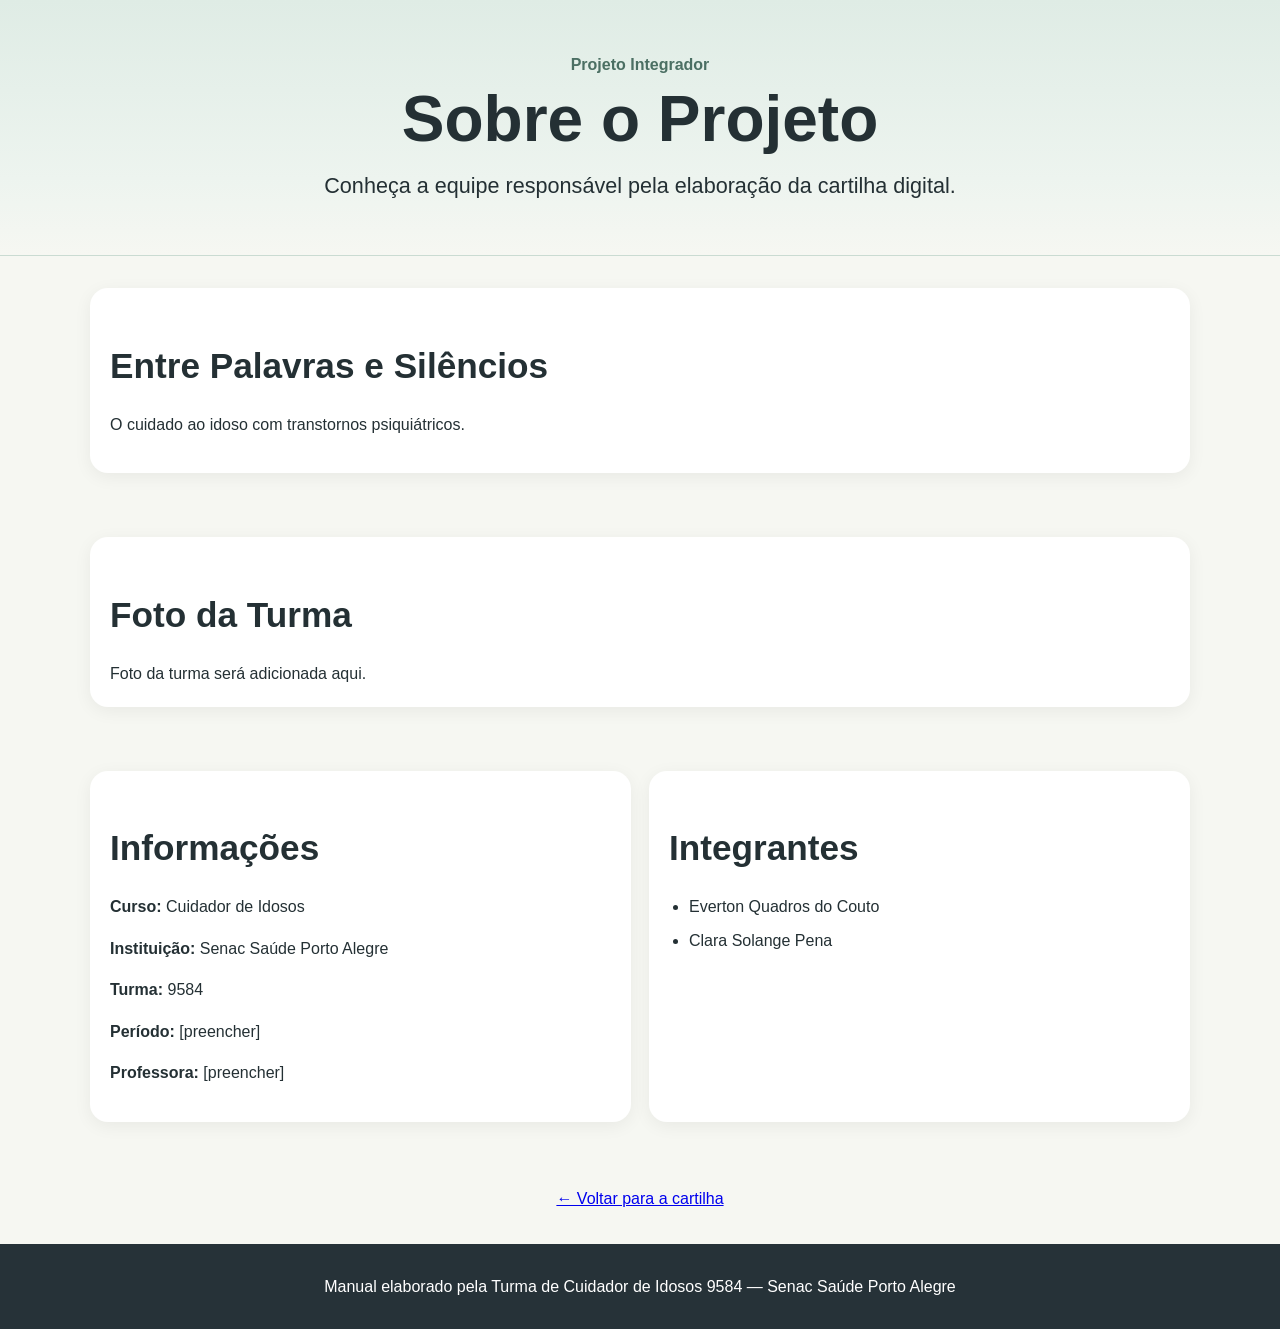
==== sobre.html @ 74cca094 "Implementação parte 1: página sobre o projeto." ====
<!DOCTYPE html>
<html lang="pt-BR">
<head>
  <meta charset="UTF-8">
  <meta name="viewport" content="width=device-width, initial-scale=1.0">
  <title>Sobre o Projeto</title>
  <link rel="stylesheet" href="styles.css?v=2">
</head>
<body>

<header class="hero">
  <div class="container">
    <p class="tag">Projeto Integrador</p>

    <h1>Sobre o Projeto</h1>

    <p class="subtitle">
      Conheça a equipe responsável pela elaboração da cartilha digital.
    </p>
  </div>
</header>

<main class="container">

  <section class="section">

    <div class="card">

      <h2>Entre Palavras e Silêncios</h2>

      <p>
        O cuidado ao idoso com transtornos psiquiátricos.
      </p>

    </div>

  </section>

  <section class="section">

    <div class="card">

      <h2>Foto da Turma</h2>

      <div class="photo-placeholder">
        Foto da turma será adicionada aqui.
      </div>

    </div>

  </section>

  <section class="section">

    <div class="grid two">

      <div class="card">

        <h2>Informações</h2>

        <p><strong>Curso:</strong> Cuidador de Idosos</p>

        <p><strong>Instituição:</strong> Senac Saúde Porto Alegre</p>

        <p><strong>Turma:</strong> 9584</p>

        <p><strong>Período:</strong> [preencher]</p>

        <p><strong>Professora:</strong> [preencher]</p>

      </div>

      <div class="card">

        <h2>Integrantes</h2>

        <ul>
          <li>Everton Quadros do Couto</li>
          <li>Clara Solange Pena</li>
        </ul>

      </div>

    </div>

  </section>

  <section class="section about">
    <a class="back-button" href="index.html">
      ← Voltar para a cartilha
    </a>
  </section>

</main>

<footer>
  <p>
    Manual elaborado pela Turma de Cuidador de Idosos 9584 —
    Senac Saúde Porto Alegre
  </p>
</footer>

</body>
</html>
---- styles.css ----
* {
  box-sizing: border-box;
}

:root {
  --bg: #f6f7f2;
  --text: #243034;

  --green-dark: #2f5948;
  --green: #4b7563;
  --green-light: #e8f1ec;

  --warning-bg: #fff4cf;
  --warning-border: #e0ad1f;

  --danger-bg: #fdecec;
  --danger-border: #c93d3d;

  --card: #ffffff;
}

html {
  scroll-behavior: smooth;
}

body {
  margin: 0;
  font-family: Arial, Helvetica, sans-serif;
  color: var(--text);
  background: var(--bg);
  line-height: 1.6;
}

.container {
  width: min(1100px, 92%);
  margin: 0 auto;
}

.hero {
  background: linear-gradient(
    180deg,
    #dfece5 0%,
    #edf4ef 70%,
    #f6f7f2 100%
  );
  padding: 36px 0 28px;
  text-align: center;
  border-bottom: 1px solid #cadbd2;
}

.tag {
  font-weight: bold;
  color: #4b6f63;
  margin-bottom: 8px;
}

h1 {
  font-size: clamp(2rem, 6vw, 4rem);
  line-height: 1.05;
  margin: 0 0 16px;
}

.subtitle {
  font-size: clamp(1rem, 3vw, 1.35rem);
  max-width: 720px;
  margin: 0 auto 24px;
}

.alert {
  background: #fff8d6;
  border-left: 6px solid #f1c232;
  padding: 16px;
  border-radius: 12px;
  text-align: left;
  max-width: 820px;
  margin: 0 auto;
}

.alert.strong {
  margin-top: 20px;
  font-size: 1.1rem;
}

.nav {
  position: sticky;
  top: 0;
  z-index: 10;
  background: #ffffff;
  border-bottom: 1px solid #ddd;
  display: flex;
  gap: 8px;
  padding: 10px;
  overflow-x: auto;
  justify-content: flex-start;
}

.nav a {
  color: #263238;
  text-decoration: none;
  background: #eef2f0;
  padding: 10px 14px;
  border-radius: 999px;
  white-space: nowrap;
  font-weight: bold;
}

.section {
  padding: 32px 0;
}

.section h2 {
  font-size: clamp(1.5rem, 4vw, 2.2rem);
  margin-bottom: 18px;
}

.green {
  background: #edf8f0;
  margin-left: calc(50% - 50vw);
  margin-right: calc(50% - 50vw);
  padding-left: 4%;
  padding-right: 4%;
}

.red {
  background: #fdeeee;
  margin-left: calc(50% - 50vw);
  margin-right: calc(50% - 50vw);
  padding-left: 4%;
  padding-right: 4%;
}

.yellow {
  background: #fff7dc;
  margin-left: calc(50% - 50vw);
  margin-right: calc(50% - 50vw);
  padding-left: 4%;
  padding-right: 4%;
}

.blue {
  background: #eef5fb;
  margin-left: calc(50% - 50vw);
  margin-right: calc(50% - 50vw);
  padding-left: 4%;
  padding-right: 4%;
}

.grid {
  display: grid;
  gap: 18px;
}

.grid.two {
  grid-template-columns: repeat(2, minmax(0, 1fr));
}

.grid.four {
  grid-template-columns: repeat(4, minmax(0, 1fr));
}

.do-dont {
  display: grid;
  grid-template-columns: repeat(2, minmax(0, 1fr));
  gap: 18px;
}

.card,
.mini-card {
  background: #ffffff;
  border-radius: 18px;
  padding: 20px;
  box-shadow: 0 4px 18px rgba(0, 0, 0, 0.06);
}

.card h3,
.mini-card h3 {
  margin-top: 0;
}

.good {
  border-top: 6px solid #5ca878;
}

.bad,
.danger {
  border-top: 6px solid #d96b6b;
}

ul {
  padding-left: 20px;
}

li {
  margin-bottom: 8px;
}

.steps {
  display: grid;
  gap: 14px;
}

.steps div {
  display: flex;
  align-items: center;
  gap: 14px;
  background: white;
  border-radius: 16px;
  padding: 16px;
  box-shadow: 0 4px 18px rgba(0,0,0,0.05);
}

.steps strong {
  display: grid;
  place-items: center;
  min-width: 42px;
  height: 42px;
  border-radius: 50%;
  background: #4b6f63;
  color: white;
}

.checklist {
  background: white;
  border-radius: 18px;
  padding: 20px 20px 20px 40px;
  box-shadow: 0 4px 18px rgba(0,0,0,0.06);
}

.about {
  text-align: center;
}

footer {
  background: #263238;
  color: white;
  text-align: center;
  padding: 24px 12px;
}

footer p {
  margin: 6px 0;
}

@media (max-width: 760px) {
  .grid.two,
  .grid.four,
  .do-dont {
    grid-template-columns: 1fr;
  }

  .hero {
    padding: 36px 0 24px;
  }

  .section {
    padding: 26px 0;
  }

  .card,
  .mini-card {
    padding: 18px;
  }

  .green,
  .red,
  .yellow,
  .blue {
    padding-left: 20px;
    padding-right: 20px;
  }

}

.green,
.red,
.yellow,
.blue {
  margin-left: calc(50% - 50vw);
  margin-right: calc(50% - 50vw);
  padding-left: max(24px, calc((100vw - 1100px) / 2 + 24px));
  padding-right: max(24px, calc((100vw - 1100px) / 2 + 24px));
}

.strong-subtitle {
  font-weight: bold;
  color: #344b44;
}

.emergency {
  max-width: 100%;
  margin: 0 0 40px 0;
  margin-top: 32px;
  margin-bottom: 32px;
  background: #fdecec;
  border-left: 6px solid #c93d3d;
}

.compact-list {
  margin: 10px 0 0;
  padding-left: 20px;
}

.compact-list li {
  margin-bottom: 4px;
}

.section-kicker {
  text-transform: uppercase;
  letter-spacing: 0.08em;
  font-weight: bold;
  color: var(--green);
  margin: 0 0 6px;
}

.crisis-card h3 {
  color: var(--green-dark);
  font-size: 1.45rem;
}

.info-block {
  border-left: 4px solid var(--green);
  padding-left: 12px;
  margin-top: 18px;
}

.info-block h4 {
  margin: 0 0 6px;
  color: var(--green-dark);
}

.info-block p {
  margin: 0;
}

.example-box {
  background: #ffffff;
  border-left: 6px solid var(--green);
  border-radius: 16px;
  padding: 18px 20px;
  margin-top: 20px;
  box-shadow: 0 4px 18px rgba(0,0,0,0.06);
}

.example-box h3 {
  margin-top: 0;
  color: var(--green-dark);
}

.example-box p {
  margin: 8px 0;
}

.warning-banner {
background: #fff4cf;
border-left: 6px solid #e0ad1f;
border-radius: 12px;
padding: 16px;
margin-bottom: 20px;
font-weight: 600;
}

.danger-example {
border-left: 6px solid var(--danger-border);
}

.flow-intro {
max-width: 800px;
margin-bottom: 24px;
}

.steps span {
flex: 1;
}

.risk-grid {
  margin-top: 20px;
}

.risk-card h3 {
  color: #6b4c00;
}

.risk-example {
  border-left: 6px solid var(--warning-border);
}

.listening-example {
  border-left: 6px solid #5d8db3;
}

footer a {
  color: #ffffff;
  font-weight: bold;
  text-decoration: underline;
}
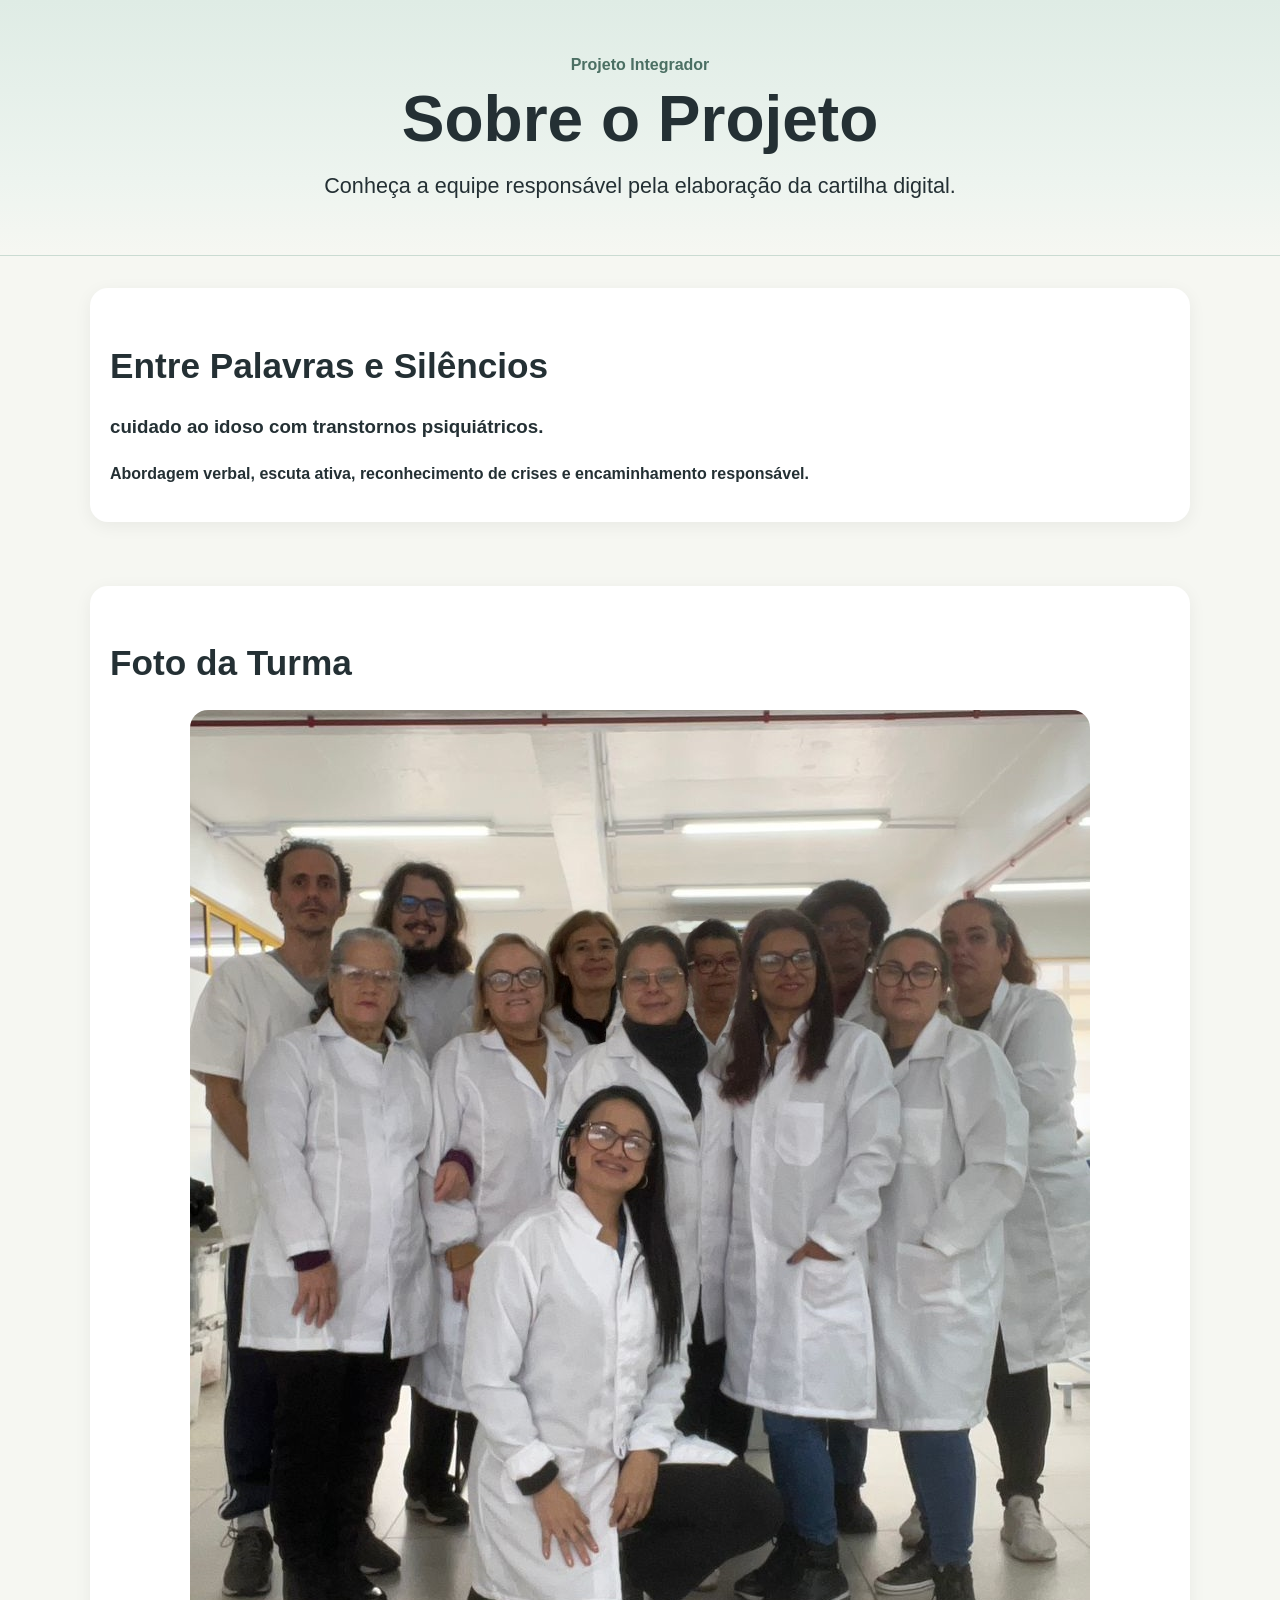
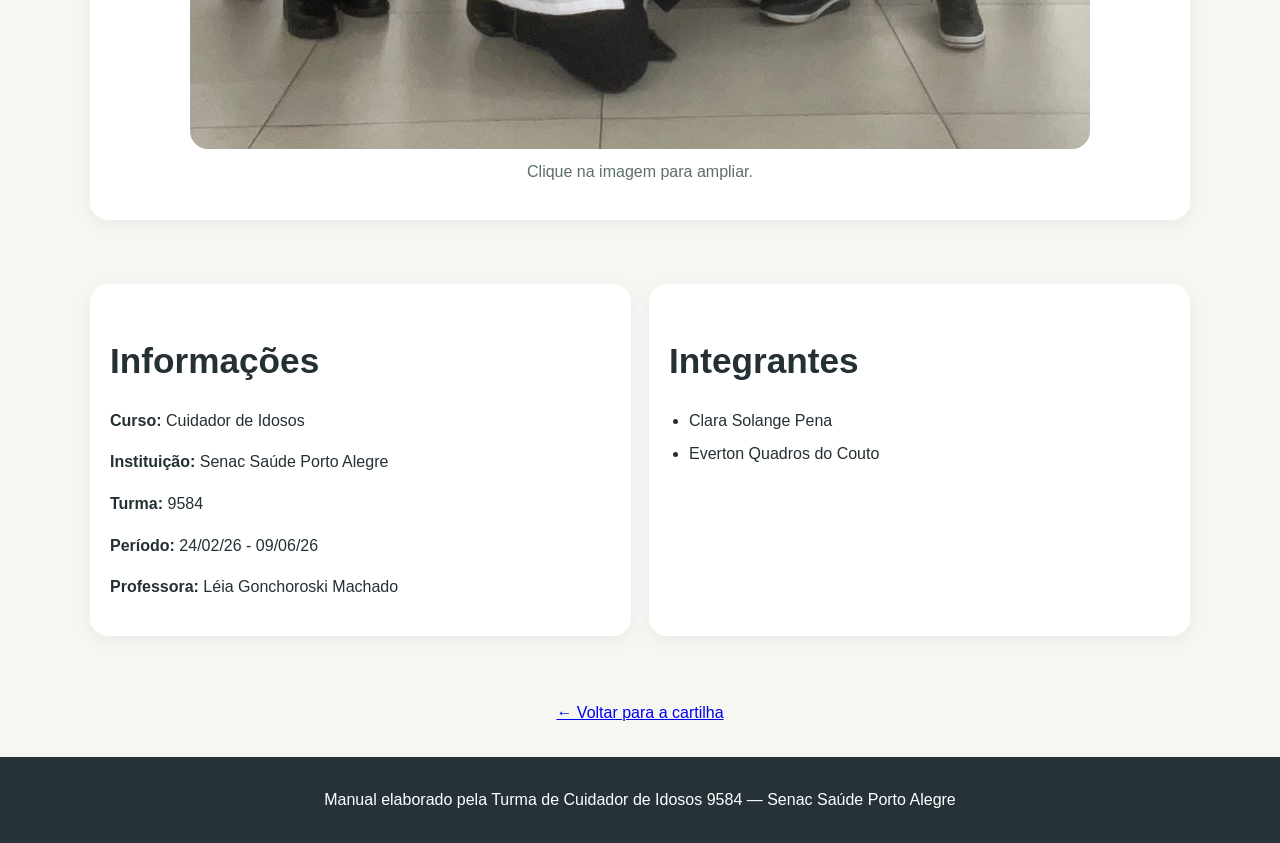
==== commit 187e083c: "Implementação parte 2: continuação página sobre." ====
--- a/sobre.html
+++ b/sobre.html
@@ -6,6 +6,28 @@
   <title>Sobre o Projeto</title>
   <link rel="stylesheet" href="styles.css?v=2">
 </head>
+
+<div id="photoModal" class="photo-modal" onclick="closePhoto()">
+  <img id="modalImage" class="modal-image">
+</div>
+
+<script>
+    function openPhoto(img) {
+    document.getElementById("modalImage").src = img.src;
+    document.getElementById("photoModal").style.display = "flex";
+    }
+
+    function closePhoto() {
+    document.getElementById("photoModal").style.display = "none";
+    }
+
+    document.addEventListener("keydown", function(e) {
+    if (e.key === "Escape") {
+        closePhoto();
+    }
+    });
+</script>
+
 <body>
 
 <header class="hero">
@@ -25,13 +47,11 @@
   <section class="section">
 
     <div class="card">
-
       <h2>Entre Palavras e Silêncios</h2>
-
-      <p>
-        O cuidado ao idoso com transtornos psiquiátricos.
-      </p>
-
+      <h3> cuidado ao idoso com transtornos psiquiátricos.</h3>
+        <p> 
+            <strong>Abordagem verbal, escuta ativa, reconhecimento de crises e encaminhamento responsável.</strong>
+        </p>
     </div>
 
   </section>
@@ -39,13 +59,18 @@
   <section class="section">
 
     <div class="card">
+        <h2>Foto da Turma</h2>
 
-      <h2>Foto da Turma</h2>
+        <img
+            src="images/quem_somos.jpg"
+            alt="Turma 9584"
+            class="team-photo"
+            onclick="openPhoto(this)"
+        >
 
-      <div class="photo-placeholder">
-        Foto da turma será adicionada aqui.
-      </div>
-
+        <p class="photo-caption">
+            Clique na imagem para ampliar.
+        </p>
     </div>
 
   </section>
@@ -64,9 +89,9 @@
 
         <p><strong>Turma:</strong> 9584</p>
 
-        <p><strong>Período:</strong> [preencher]</p>
+        <p><strong>Período:</strong> 24/02/26 - 09/06/26</p>
 
-        <p><strong>Professora:</strong> [preencher]</p>
+        <p><strong>Professora:</strong> Léia Gonchoroski Machado</p>
 
       </div>
 
@@ -75,8 +100,8 @@
         <h2>Integrantes</h2>
 
         <ul>
+          <li>Clara Solange Pena</li>
           <li>Everton Quadros do Couto</li>
-          <li>Clara Solange Pena</li>
         </ul>
 
       </div>
--- a/styles.css
+++ b/styles.css
@@ -392,4 +392,59 @@
   color: #ffffff;
   font-weight: bold;
   text-decoration: underline;
-}+}
+
+/*
+==========
+QUEM SOMOS
+==========
+*/
+
+.team-photo {
+  width: 100%;
+  max-width: 900px;
+
+  display: block;
+  margin: 0 auto;
+
+  border-radius: 18px;
+
+  cursor: pointer;
+
+  transition: transform 0.2s ease;
+}
+
+.team-photo:hover {
+  transform: scale(1.01);
+}
+
+.photo-caption {
+  text-align: center;
+  color: #5d7067;
+  margin-top: 10px;
+}
+
+.photo-modal {
+  display: none;
+
+  position: fixed;
+  inset: 0;
+
+  background: rgba(0, 0, 0, 0.85);
+
+  z-index: 9999;
+
+  align-items: center;
+  justify-content: center;
+
+  padding: 20px;
+}
+
+.modal-image {
+  max-width: 95vw;
+  max-height: 95vh;
+
+  border-radius: 12px;
+
+  box-shadow: 0 0 40px rgba(0,0,0,0.5);
+}
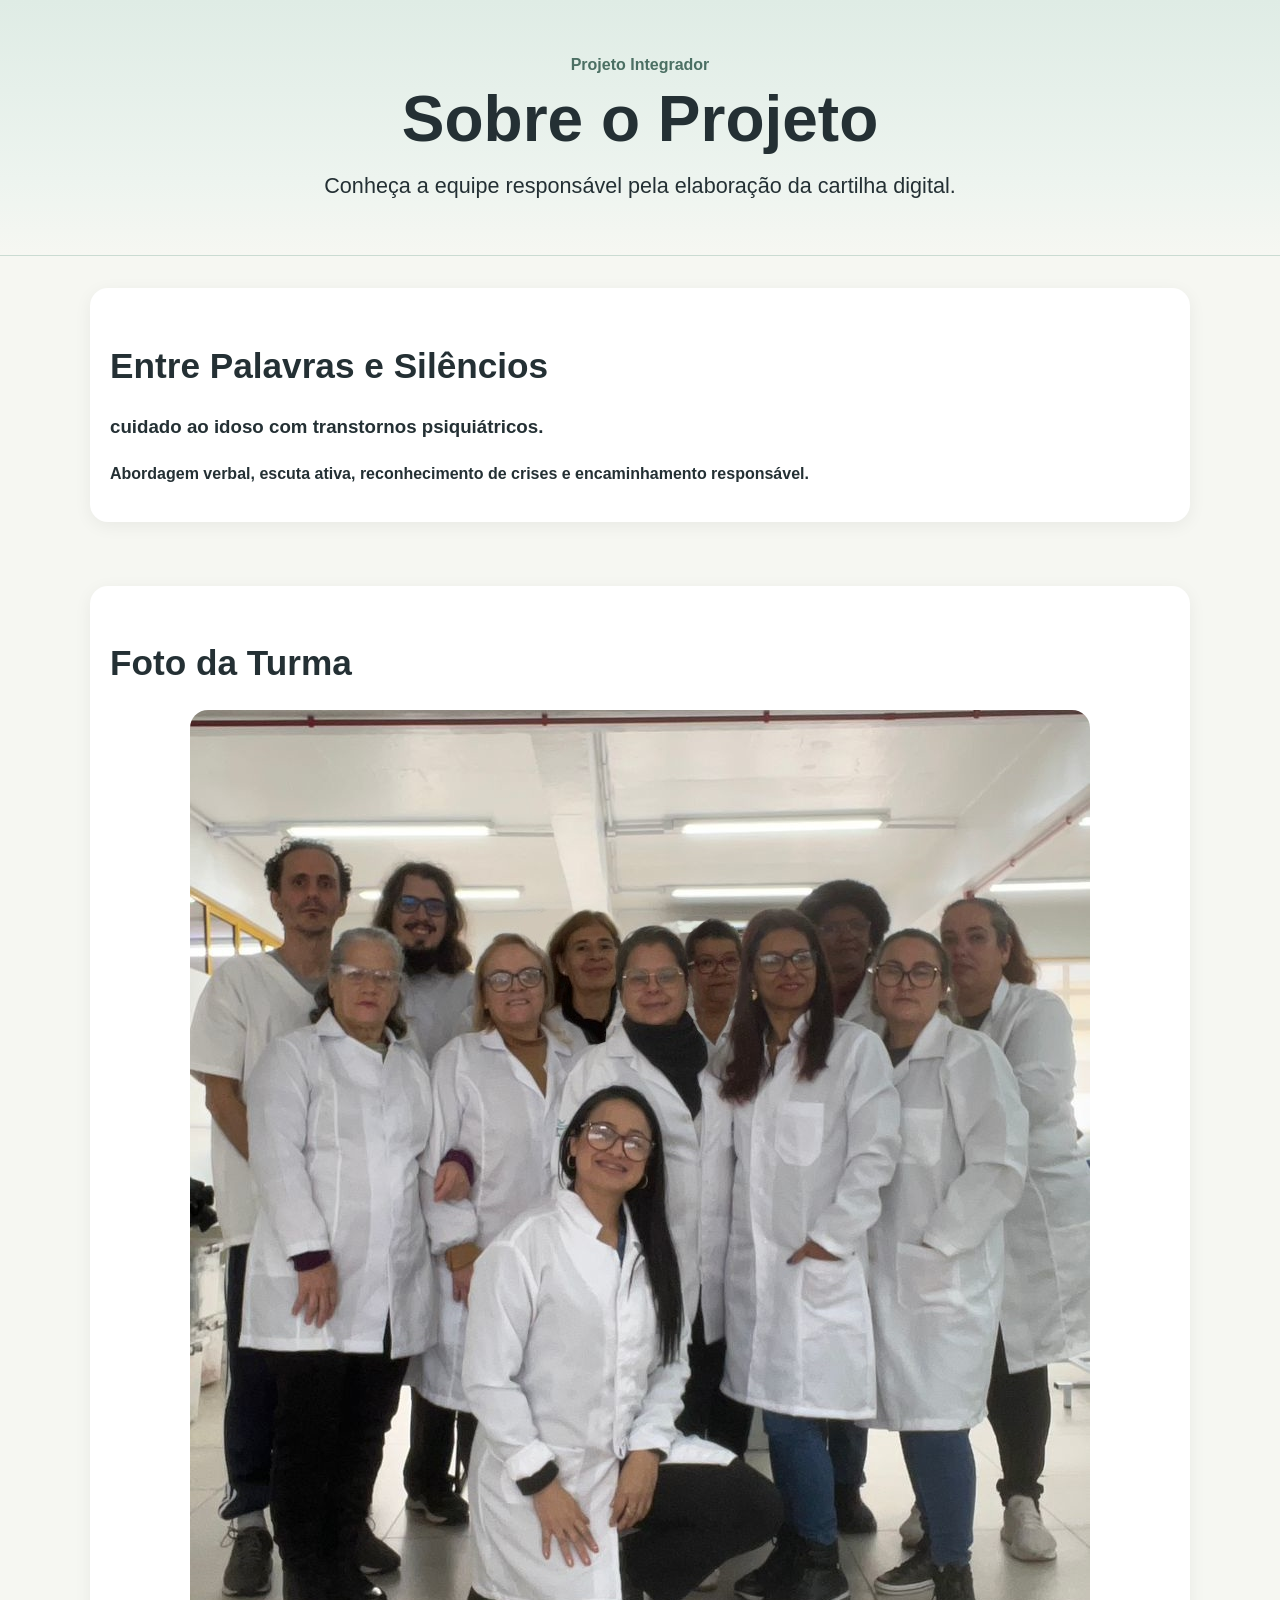
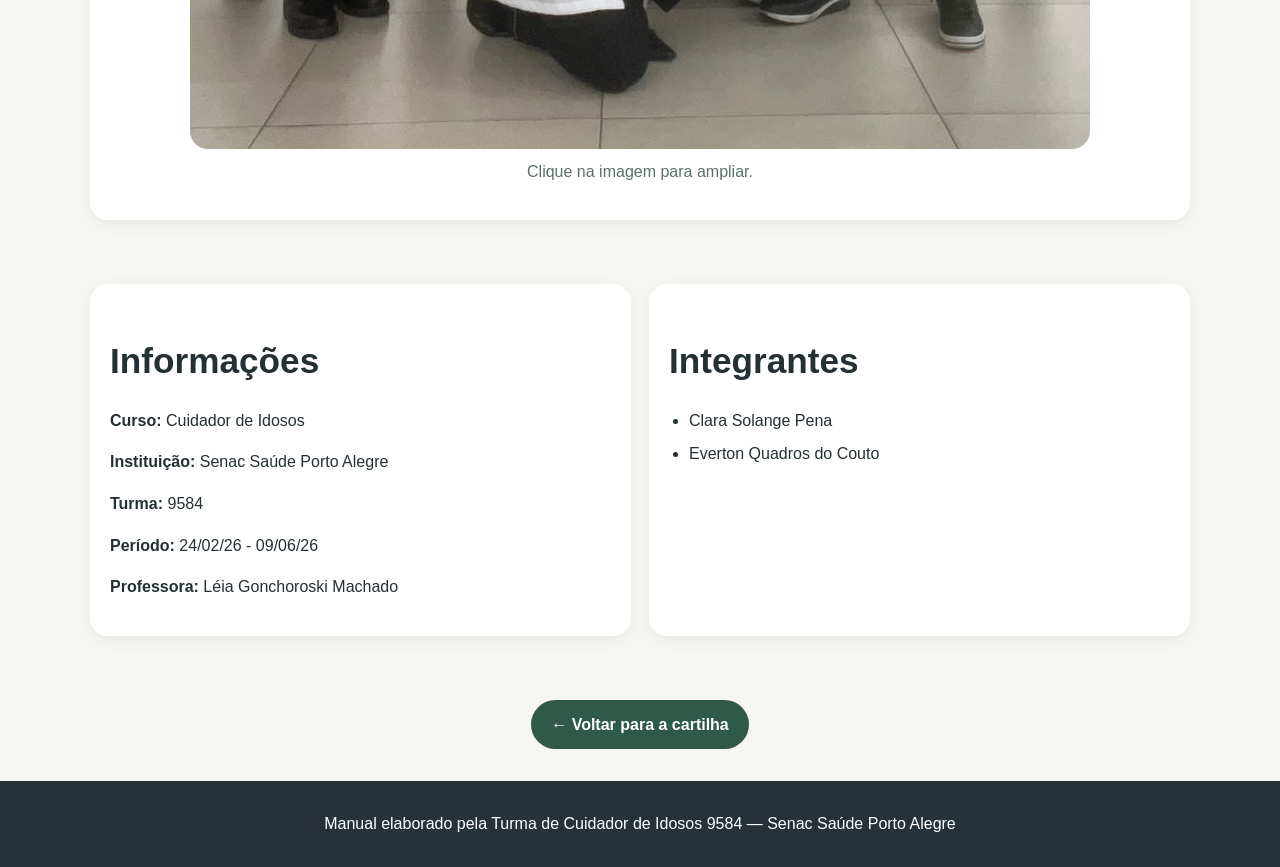
==== commit 9929fb49: "Implementação parte 3: bug abertura da imagem" ====
--- a/sobre.html
+++ b/sobre.html
@@ -7,18 +7,18 @@
   <link rel="stylesheet" href="styles.css?v=2">
 </head>
 
-<div id="photoModal" class="photo-modal" onclick="closePhoto()">
-  <img id="modalImage" class="modal-image">
-</div>
-
 <script>
     function openPhoto(img) {
-    document.getElementById("modalImage").src = img.src;
-    document.getElementById("photoModal").style.display = "flex";
+    var modal = document.getElementById("photoModal");
+    var modalImage = document.getElementById("modalImage");
+
+    modalImage.src = img.src;
+    modal.className = "photo-modal is-open";
     }
 
     function closePhoto() {
-    document.getElementById("photoModal").style.display = "none";
+    var modal = document.getElementById("photoModal");
+    modal.className = "photo-modal";
     }
 
     document.addEventListener("keydown", function(e) {
@@ -125,5 +125,9 @@
   </p>
 </footer>
 
+<div id="photoModal" class="photo-modal" onclick="closePhoto()">
+  <img id="modalImage" class="modal-image" alt="Foto ampliada">
+</div>
+
 </body>
 </html>
--- a/styles.css
+++ b/styles.css
@@ -426,25 +426,55 @@
 
 .photo-modal {
   display: none;
-
   position: fixed;
-  inset: 0;
-
-  background: rgba(0, 0, 0, 0.85);
-
-  z-index: 9999;
+  top: 0;
+  left: 0;
+
+  width: 100vw;
+  height: 100vh;
+
+  background: rgba(0, 0, 0, 0.88);
+  z-index: 99999;
 
   align-items: center;
   justify-content: center;
 
-  padding: 20px;
+  padding: 24px;
+}
+
+.photo-modal.is-open {
+  display: flex;
 }
 
 .modal-image {
-  max-width: 95vw;
-  max-height: 95vh;
-
-  border-radius: 12px;
-
-  box-shadow: 0 0 40px rgba(0,0,0,0.5);
-}
+  display: block;
+
+  max-width: 96vw;
+  max-height: 92vh;
+
+  width: auto;
+  height: auto;
+
+  object-fit: contain;
+  border-radius: 14px;
+}
+
+.back-button {
+  display: inline-block;
+
+  background: var(--green-dark);
+  color: white;
+
+  text-decoration: none;
+
+  padding: 12px 20px;
+  border-radius: 999px;
+
+  font-weight: bold;
+
+  transition: opacity 0.2s ease;
+}
+
+.back-button:hover {
+  opacity: 0.9;
+}
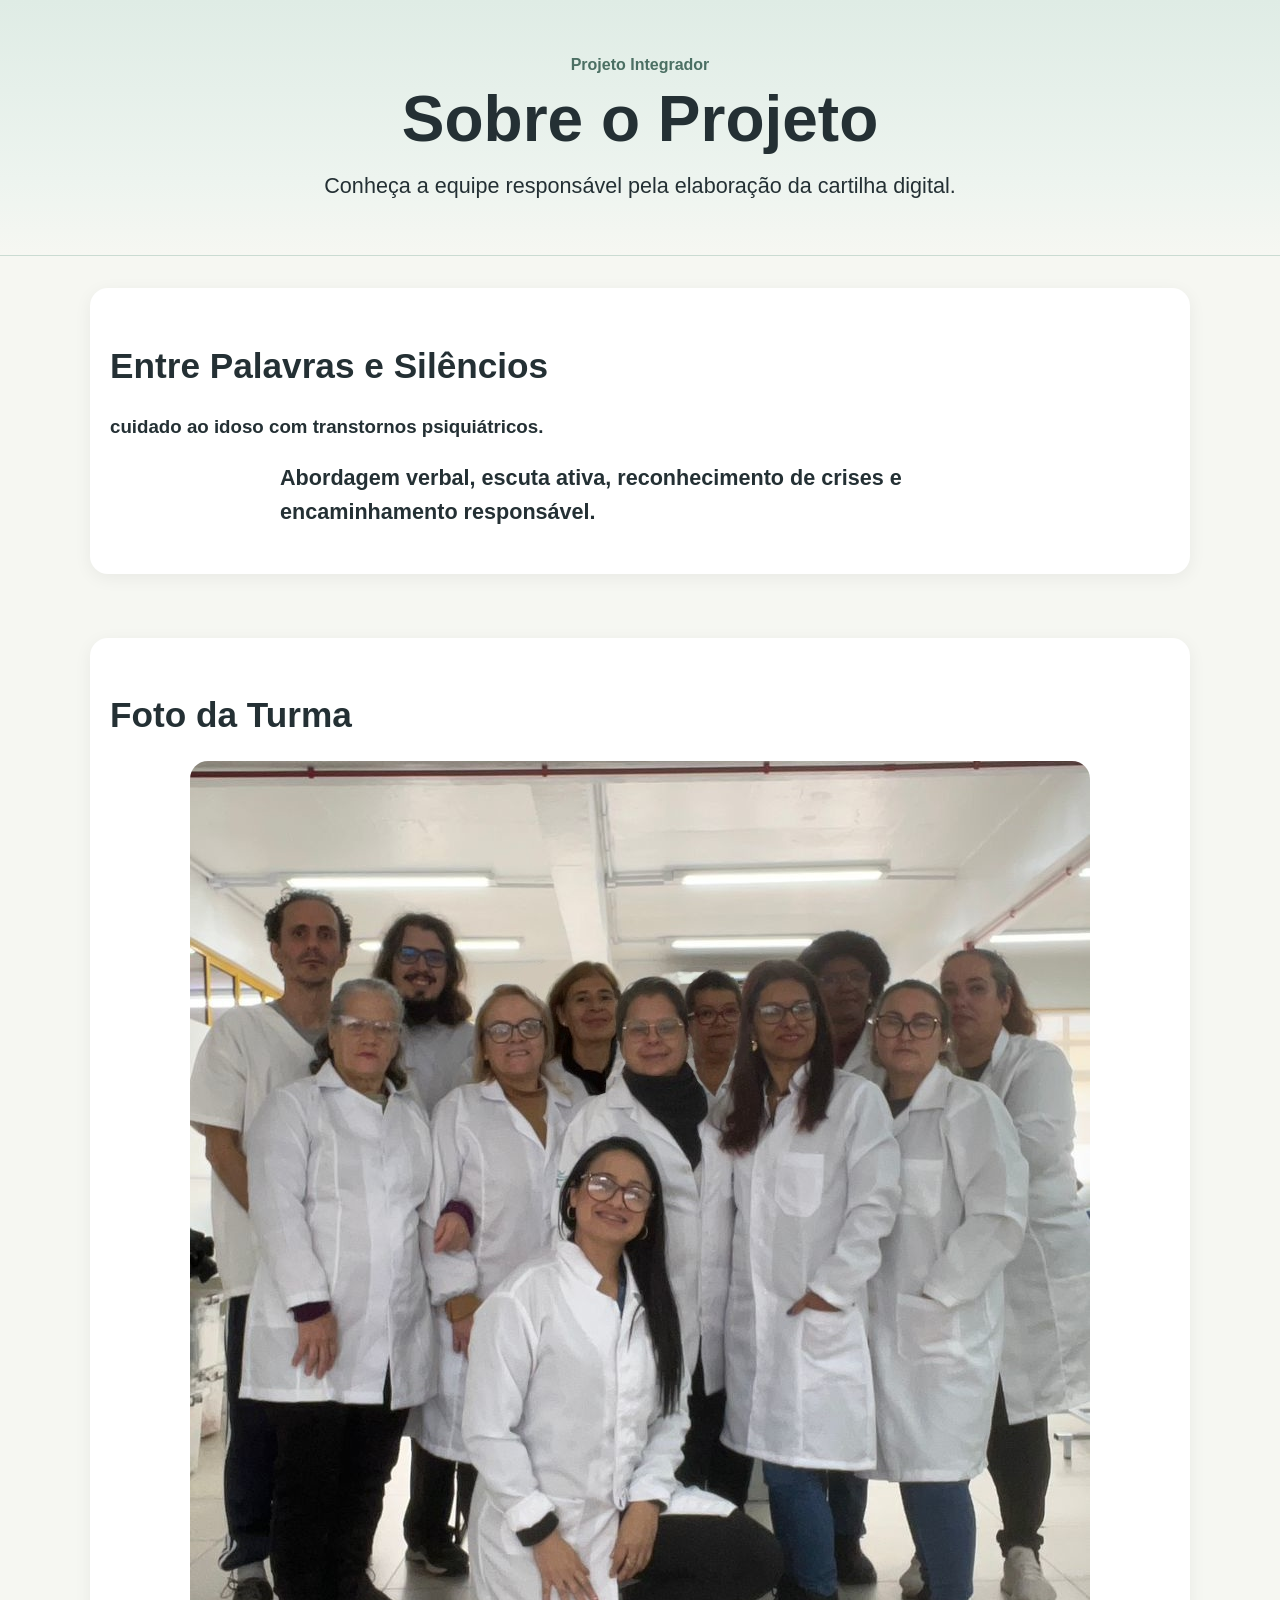
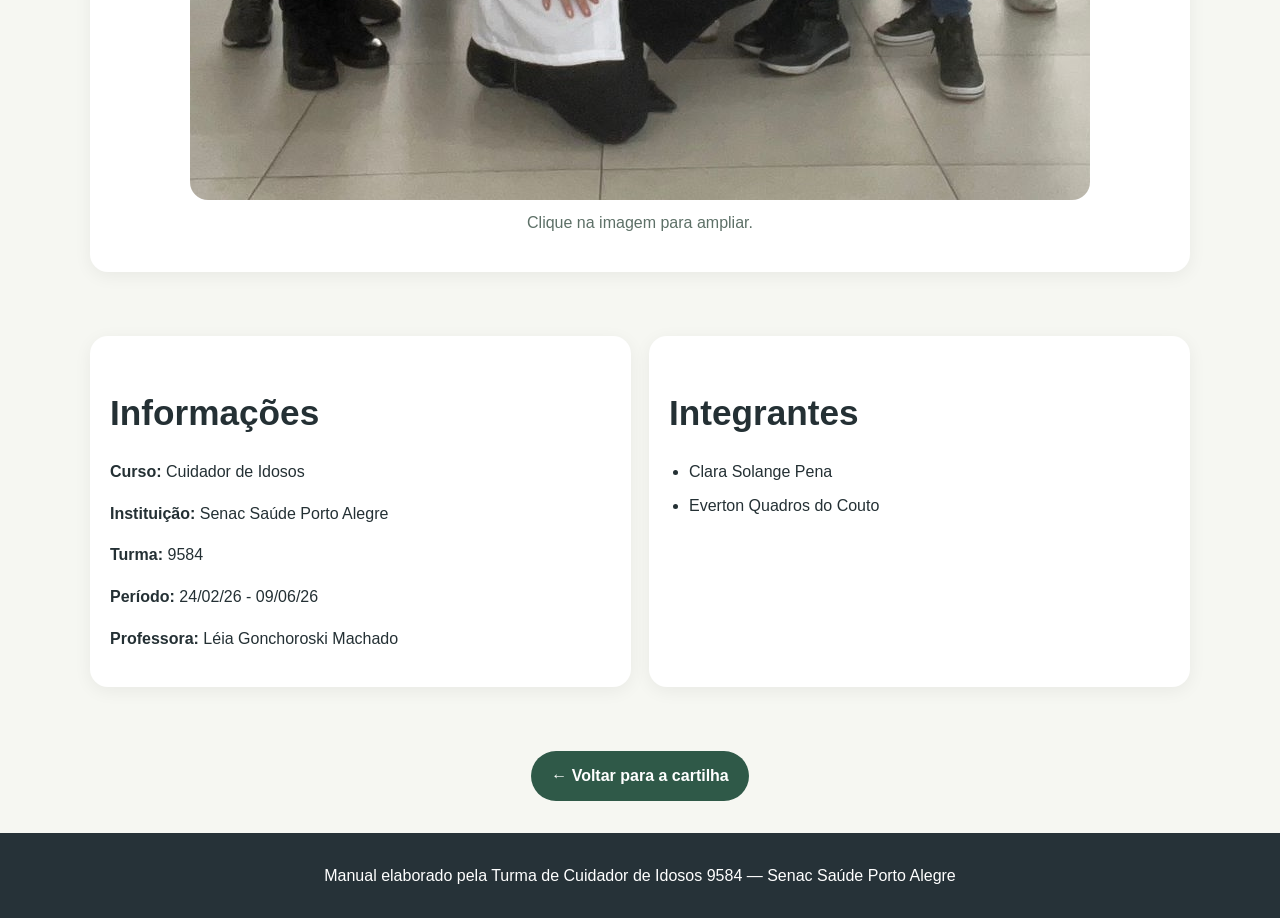
==== commit 8447ce01: "Implementação parte 8: pequenos ajustes" ====
--- a/sobre.html
+++ b/sobre.html
@@ -49,9 +49,9 @@
     <div class="card">
       <h2>Entre Palavras e Silêncios</h2>
       <h3> cuidado ao idoso com transtornos psiquiátricos.</h3>
-        <p> 
-            <strong>Abordagem verbal, escuta ativa, reconhecimento de crises e encaminhamento responsável.</strong>
-        </p>
+      <p class="subtitle">
+        <strong>Abordagem verbal, escuta ativa, reconhecimento de crises e encaminhamento responsável.</strong>
+       </p>
     </div>
 
   </section>
--- a/styles.css
+++ b/styles.css
@@ -241,6 +241,10 @@
   margin: 6px 0;
 }
 
+.mobile-nav {
+  display: none;
+}
+
 @media (max-width: 760px) {
   .grid.two,
   .grid.four,
@@ -267,6 +271,38 @@
   .blue {
     padding-left: 20px;
     padding-right: 20px;
+  }
+
+  .nav {
+    display: none;
+  }
+
+  .mobile-nav {
+    display: block;
+    position: sticky;
+    top: 0;
+    z-index: 10;
+    background: #ffffff;
+    border-bottom: 1px solid #ddd;
+    padding: 12px;
+  }
+
+  .mobile-nav label {
+    display: block;
+    font-weight: bold;
+    margin-bottom: 6px;
+    color: var(--green-dark);
+  }
+
+  .mobile-nav select {
+    width: 100%;
+    font-size: 1rem;
+    padding: 12px;
+    border-radius: 12px;
+    border: 2px solid #d9e4dd;
+    background: #eef2f0;
+    color: var(--text);
+    font-weight: bold;
   }
 
 }
@@ -394,6 +430,11 @@
   text-decoration: underline;
 }
 
+.nav-about {
+  background: var(--green-dark) !important;
+  color: white !important;
+}
+
 /*
 ==========
 QUEM SOMOS
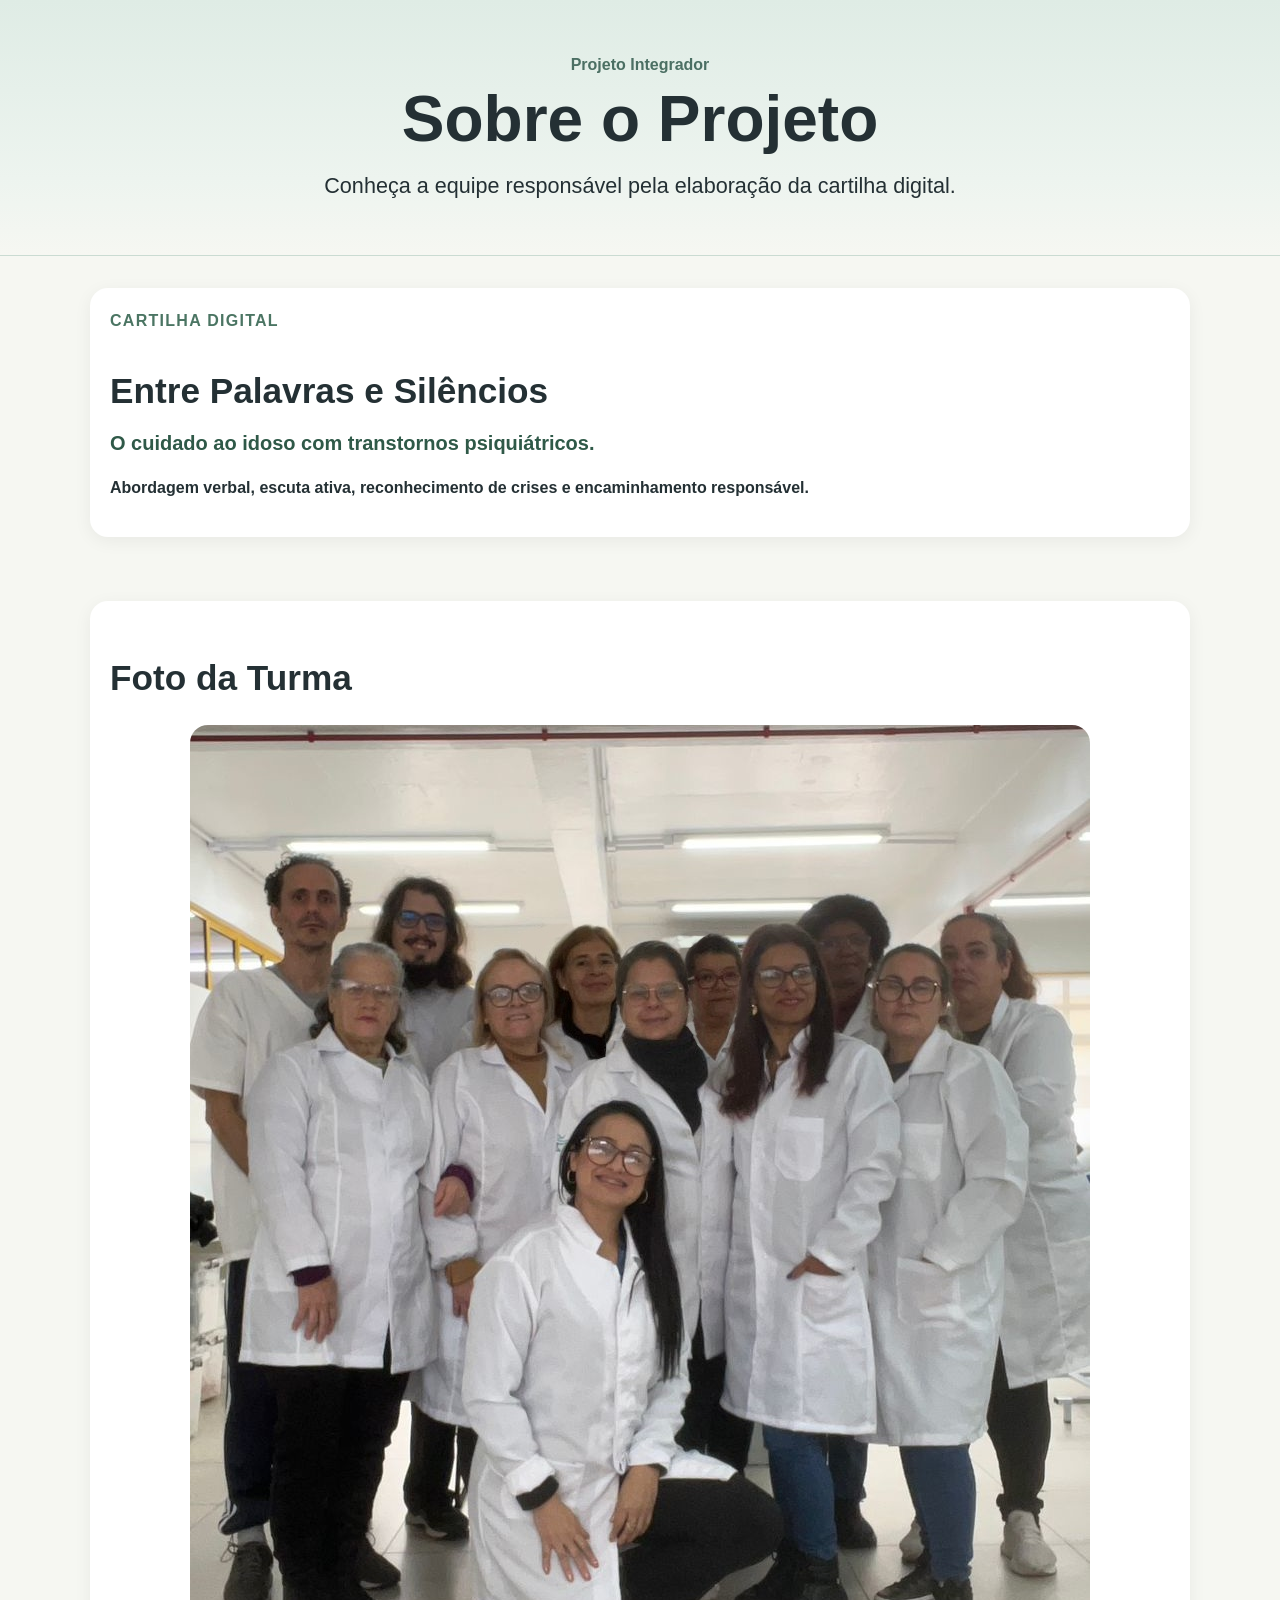
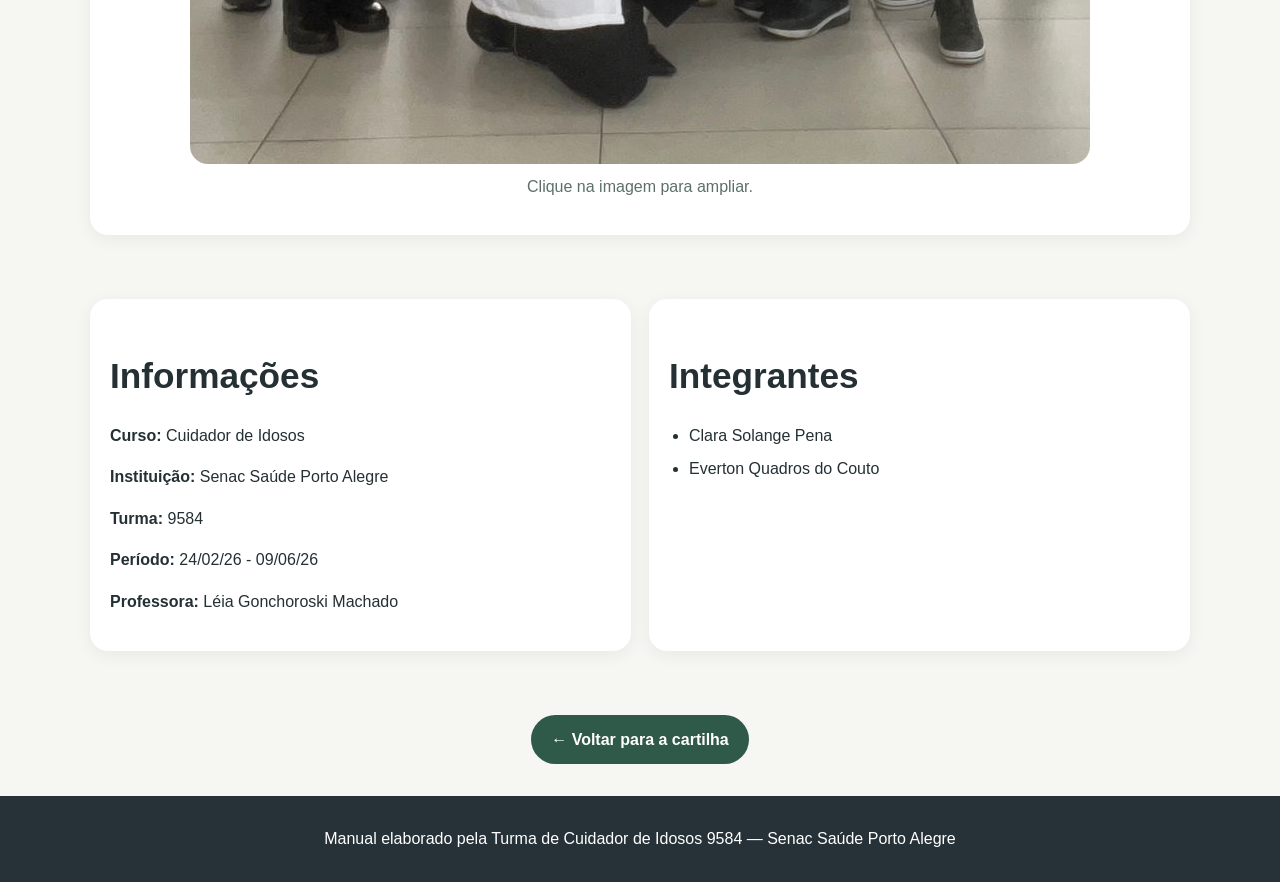
==== commit 439386f0: "Implementação parte 9: ajuste sobre.html" ====
--- a/sobre.html
+++ b/sobre.html
@@ -46,12 +46,20 @@
 
   <section class="section">
 
-    <div class="card">
-      <h2>Entre Palavras e Silêncios</h2>
-      <h3> cuidado ao idoso com transtornos psiquiátricos.</h3>
-      <p class="subtitle">
-        <strong>Abordagem verbal, escuta ativa, reconhecimento de crises e encaminhamento responsável.</strong>
-       </p>
+    <div class="card project-card">
+    <p class="section-kicker">Cartilha digital</p>
+
+    <h2>Entre Palavras e Silêncios</h2>
+
+    <p class="project-subtitle">
+        O cuidado ao idoso com transtornos psiquiátricos.
+    </p>
+
+    <p>
+        <strong>
+        Abordagem verbal, escuta ativa, reconhecimento de crises e encaminhamento responsável.
+        </strong>
+    </p>
     </div>
 
   </section>
--- a/styles.css
+++ b/styles.css
@@ -441,6 +441,17 @@
 ==========
 */
 
+.project-card h2 {
+  margin-bottom: 8px;
+}
+
+.project-subtitle {
+  font-size: 1.25rem;
+  font-weight: bold;
+  color: var(--green-dark);
+  margin: 0 0 14px;
+}
+
 .team-photo {
   width: 100%;
   max-width: 900px;
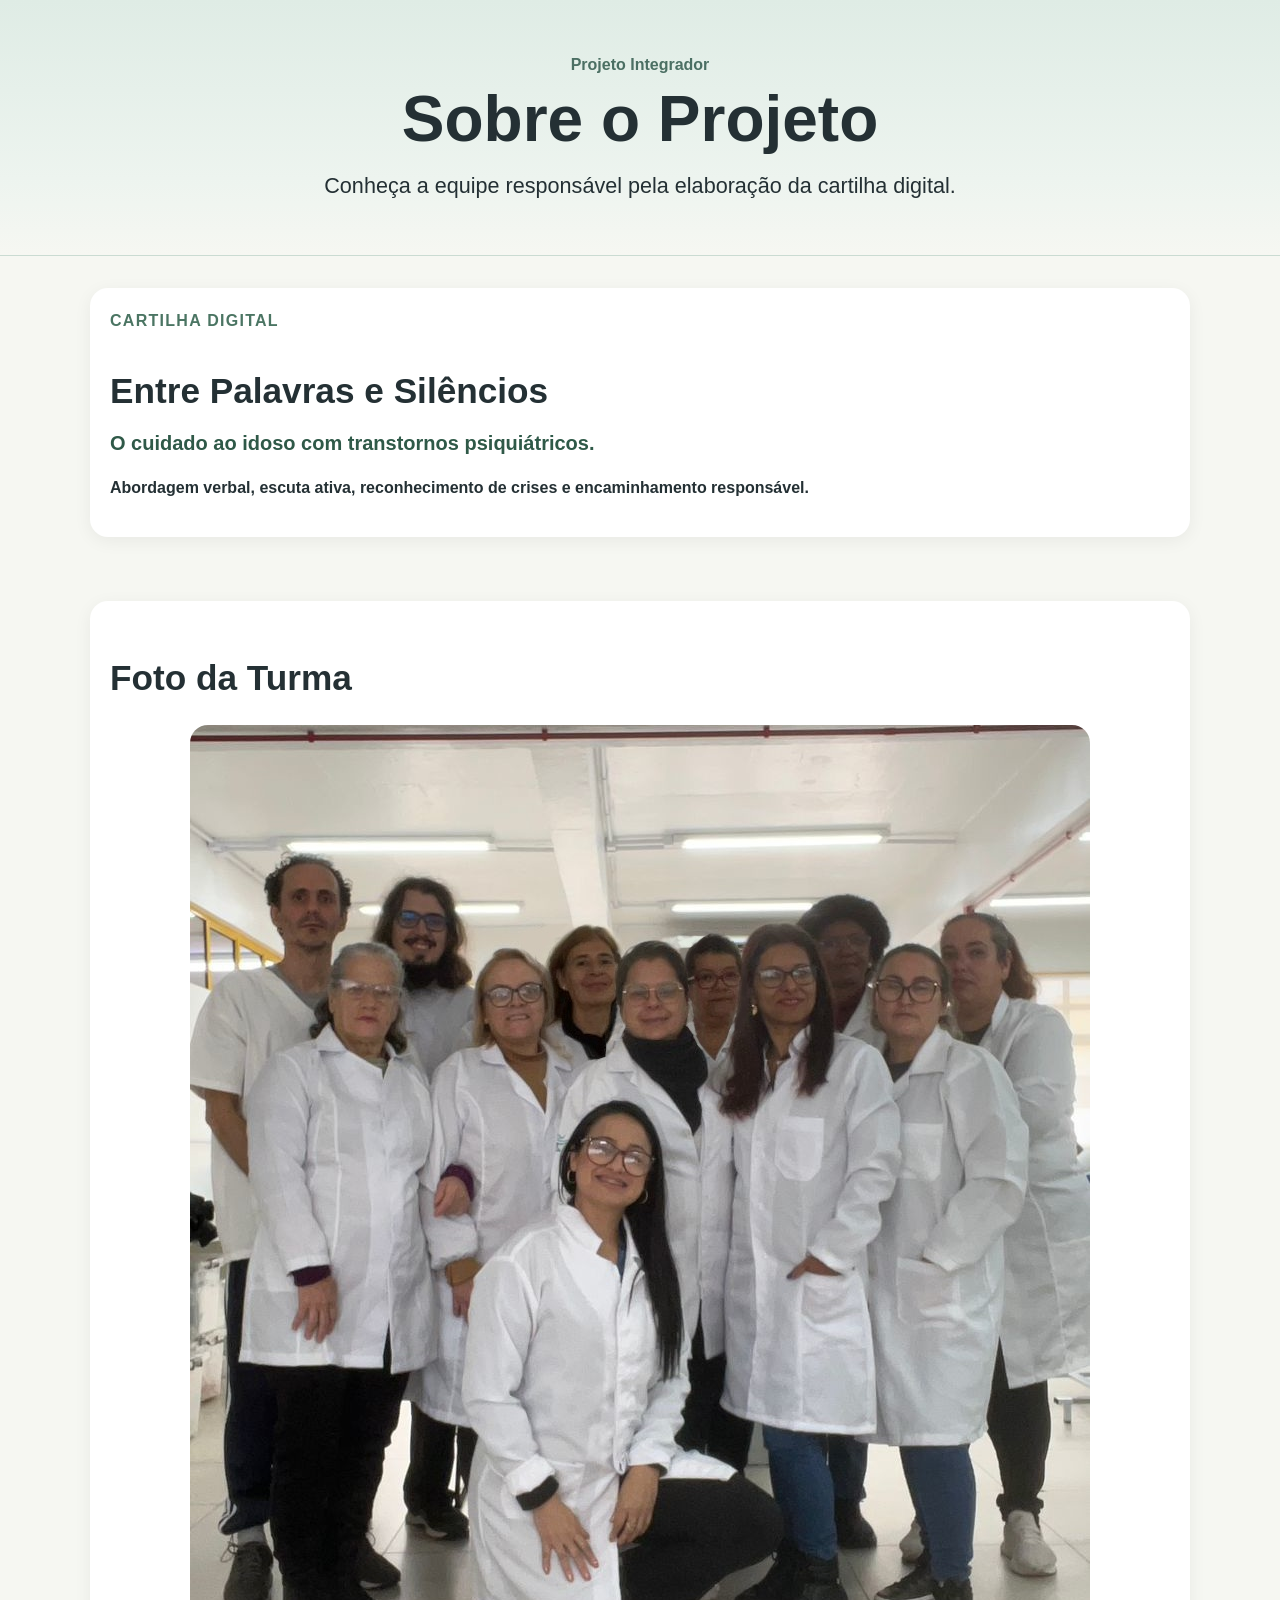
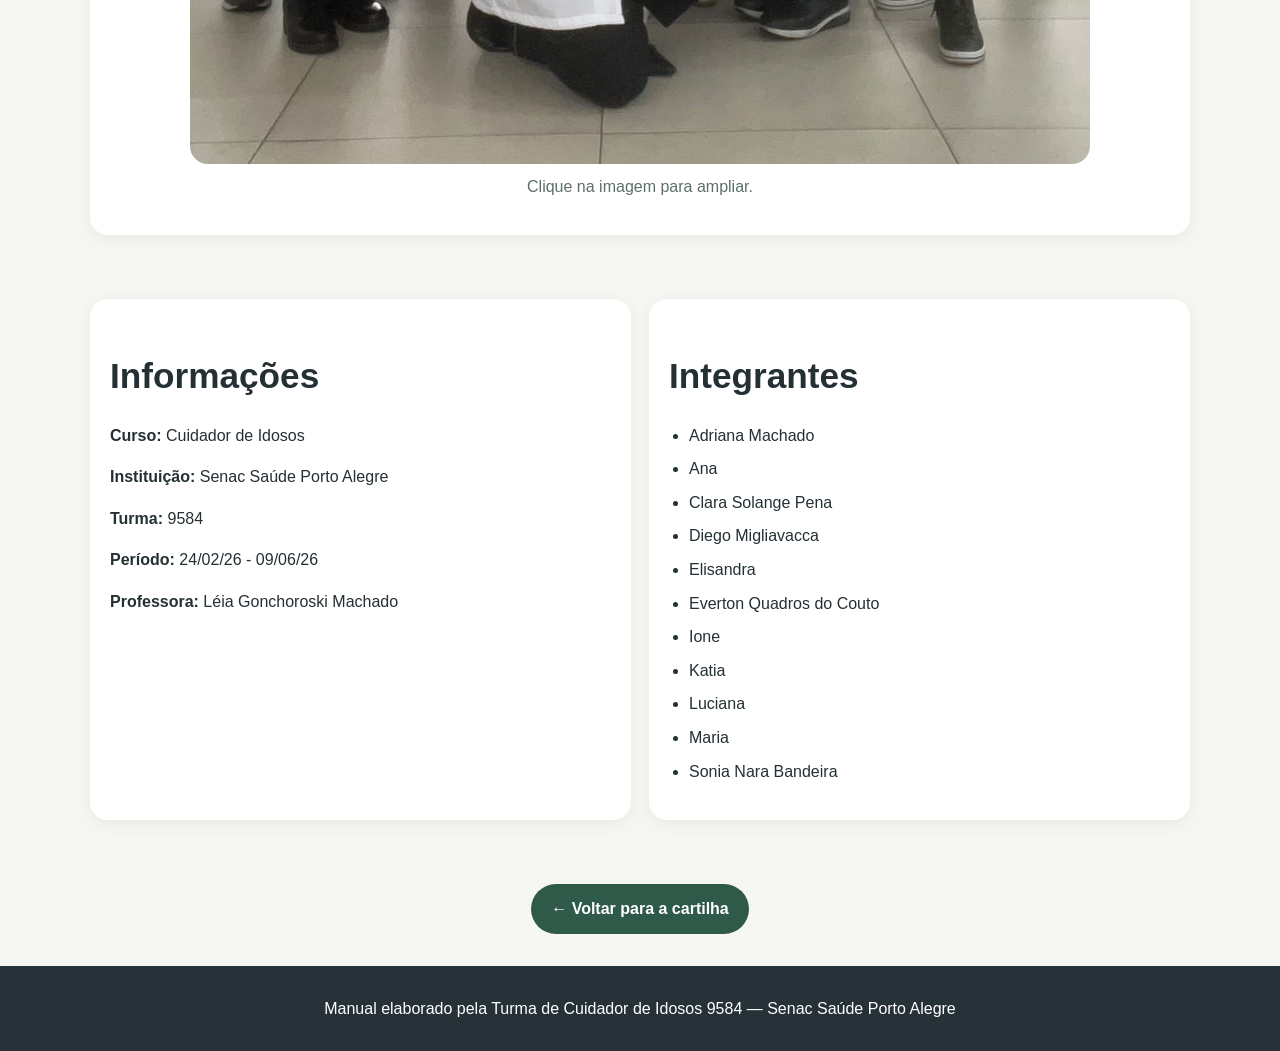
==== commit 76b12be8: "Implementação parte 9 (refiticação)" ====
--- a/sobre.html
+++ b/sobre.html
@@ -108,8 +108,27 @@
         <h2>Integrantes</h2>
 
         <ul>
+          <li>Adriana Machado</li>
+
+          <li>Ana</li>
+
           <li>Clara Solange Pena</li>
+          
+          <li>Diego Migliavacca</li>
+
+          <li>Elisandra</li>
+
           <li>Everton Quadros do Couto</li>
+
+          <li>Ione</li>
+
+          <li>Katia</li>
+
+          <li>Luciana</li>
+
+          <li>Maria</li>
+
+          <li>Sonia Nara Bandeira</li>
         </ul>
 
       </div>
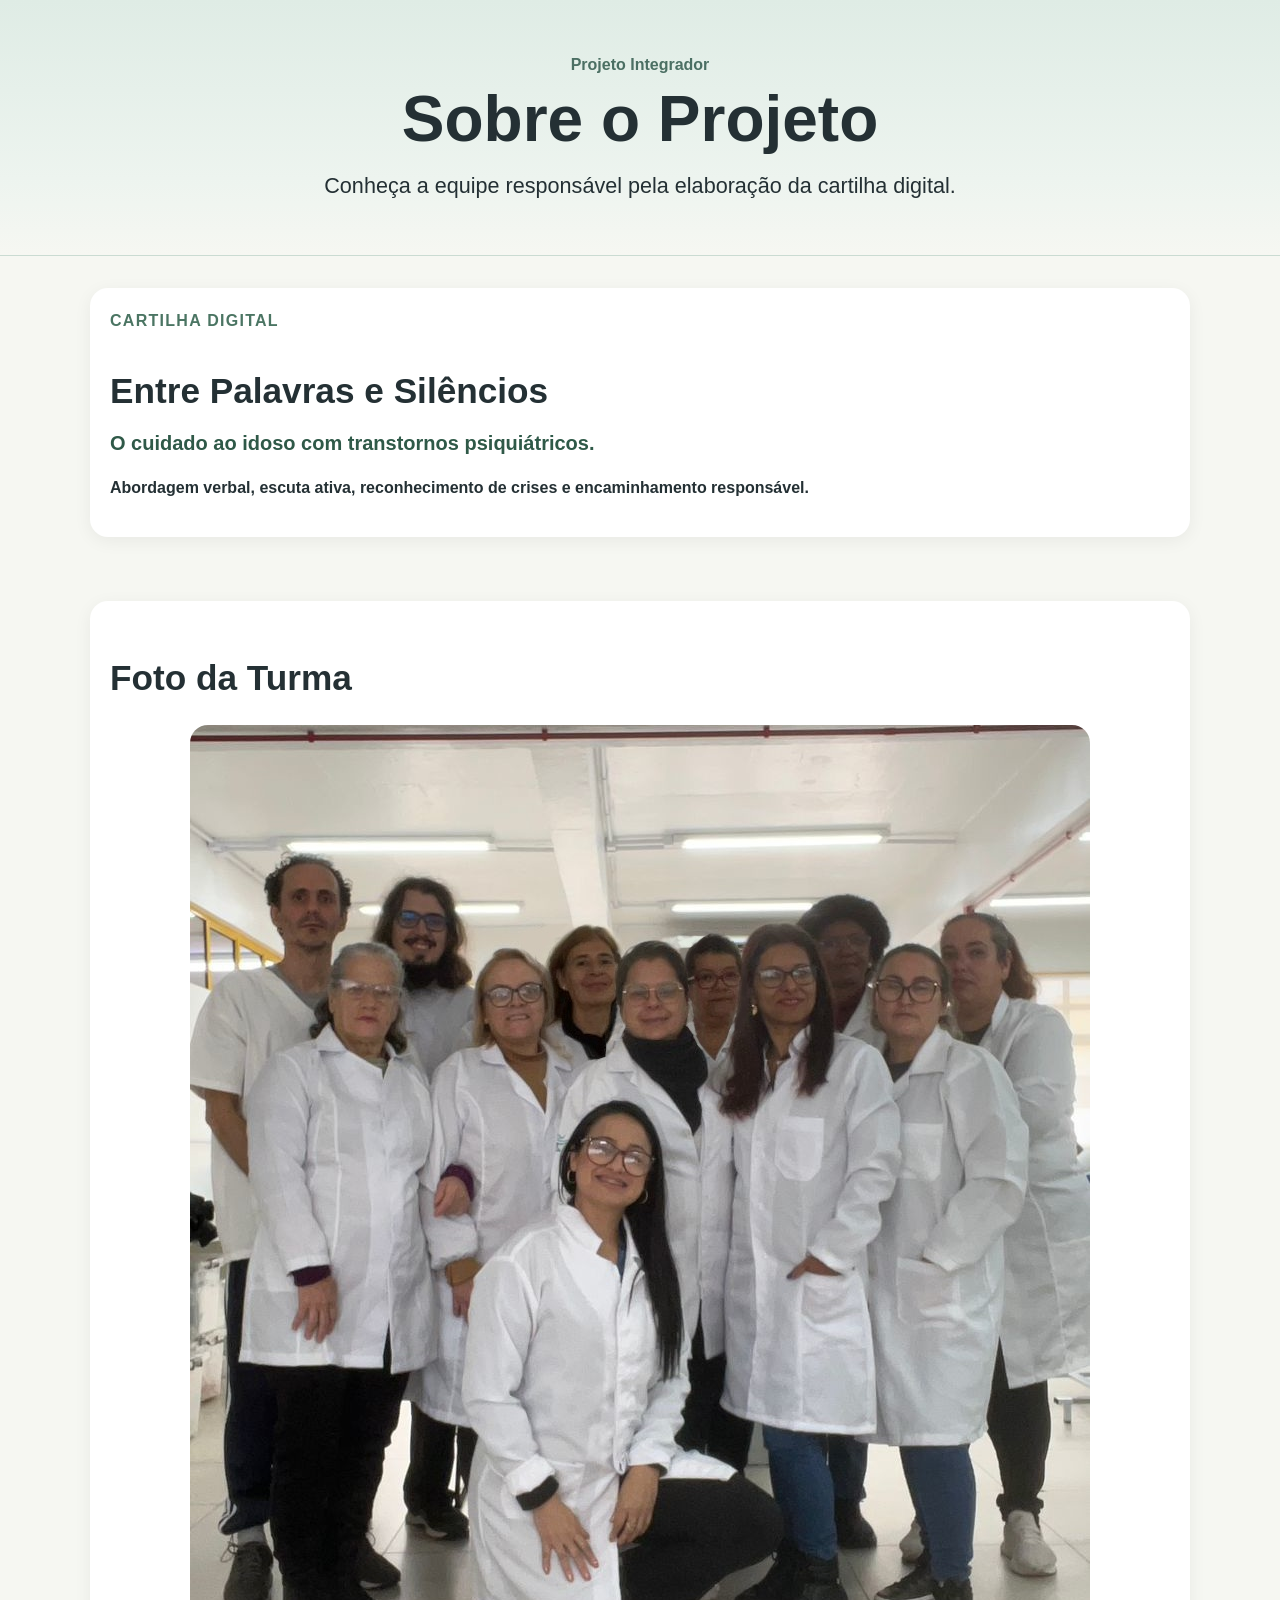
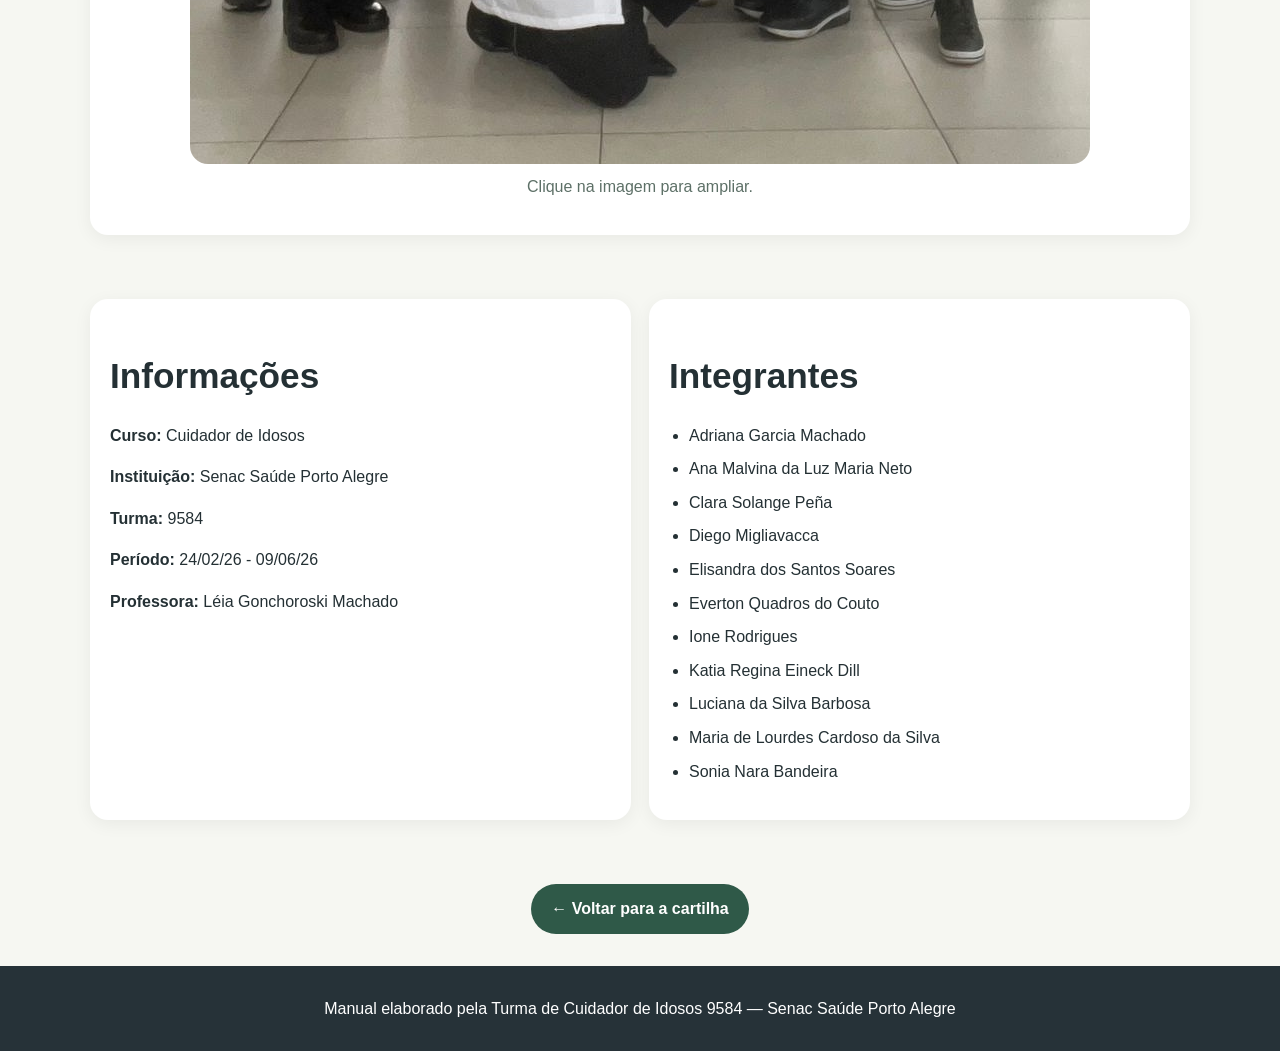
==== commit d2574084: "Implementação 14: ajuste nome integrantes" ====
--- a/sobre.html
+++ b/sobre.html
@@ -108,25 +108,25 @@
         <h2>Integrantes</h2>
 
         <ul>
-          <li>Adriana Machado</li>
+          <li>Adriana Garcia Machado</li>
 
-          <li>Ana</li>
+          <li>Ana Malvina da Luz Maria Neto</li>
 
-          <li>Clara Solange Pena</li>
+          <li>Clara Solange Peña</li>
           
           <li>Diego Migliavacca</li>
 
-          <li>Elisandra</li>
+          <li>Elisandra dos Santos Soares</li>
 
           <li>Everton Quadros do Couto</li>
 
-          <li>Ione</li>
+          <li>Ione Rodrigues</li>
 
-          <li>Katia</li>
+          <li>Katia Regina Eineck Dill</li>
 
-          <li>Luciana</li>
+          <li>Luciana da Silva Barbosa</li>
 
-          <li>Maria</li>
+          <li>Maria de Lourdes Cardoso da Silva</li>
 
           <li>Sonia Nara Bandeira</li>
         </ul>
--- a/styles.css
+++ b/styles.css
@@ -305,6 +305,11 @@
     font-weight: bold;
   }
 
+  .image-pair {
+    grid-template-columns: 1fr;
+    gap: 12px;
+  }
+
 }
 
 .green,
@@ -435,6 +440,136 @@
   color: white !important;
 }
 
+.guide-image {
+  width: 100%;
+  display: block;
+  border-radius: 18px;
+  box-shadow: 0 4px 18px rgba(0,0,0,0.08);
+  cursor: pointer;
+  background: #ffffff;
+}
+
+.guide-image:hover {
+  transform: scale(1.01);
+}
+
+.image-caption {
+  text-align: center;
+  color: #5d7067;
+  font-size: 0.95rem;
+  margin: 0 0 20px;
+}
+
+.image-pair {
+  display: grid;
+  grid-template-columns: 1fr 1fr;
+  gap: 20px;
+
+  margin-top: 32px;
+  margin-bottom: 10px;
+}
+
+.image-pair .guide-image {
+  width: 100%;
+  margin: 0;
+}
+
+.image-single {
+  max-width: 700px;
+  margin: 30px auto;
+}
+
+/*
+==========
+FLUXOGRAMA
+==========
+*/
+
+.flowchart-wrapper {
+  width: 100%;
+  overflow-x: auto;
+  background: #ffffff;
+  border-radius: 18px;
+  padding: 18px;
+  box-shadow: 0 4px 18px rgba(0,0,0,0.06);
+}
+
+.flowchart {
+  display: block;
+  width: 100%;
+  min-width: 620px;
+  height: auto;
+}
+
+.flow-box,
+.flow-decision {
+  fill: #ffffff;
+  stroke: #4b7563;
+  stroke-width: 3;
+}
+
+.flow-box.success {
+  fill: #edf8f0;
+}
+
+.flow-box.danger-box {
+  fill: #fdecec;
+  stroke: #c93d3d;
+}
+
+.flow-line {
+  stroke: #4b7563;
+  stroke-width: 4;
+  stroke-linecap: round;
+  marker-end: url(#arrow);
+}
+
+.danger-line {
+  stroke: #c93d3d;
+  marker-end: url(#arrow-red);
+}
+
+.flow-number {
+  font-size: 24px;
+  font-weight: bold;
+  fill: #ffffff;
+}
+
+.flow-title {
+  font-size: 24px;
+  font-weight: bold;
+  fill: #243034;
+}
+
+.flow-text {
+  font-size: 17px;
+  fill: #44545a;
+}
+
+.flow-label {
+  font-size: 18px;
+  font-weight: bold;
+  fill: #4b7563;
+}
+
+.danger-label {
+  fill: #c93d3d;
+}
+
+.center {
+  text-anchor: middle;
+}
+
+@media (max-width: 760px) {
+  .flowchart-wrapper {
+    padding: 12px;
+  }
+
+  .flowchart {
+    min-width: 560px;
+  }
+}
+
 /*
 ==========
 QUEM SOMOS
